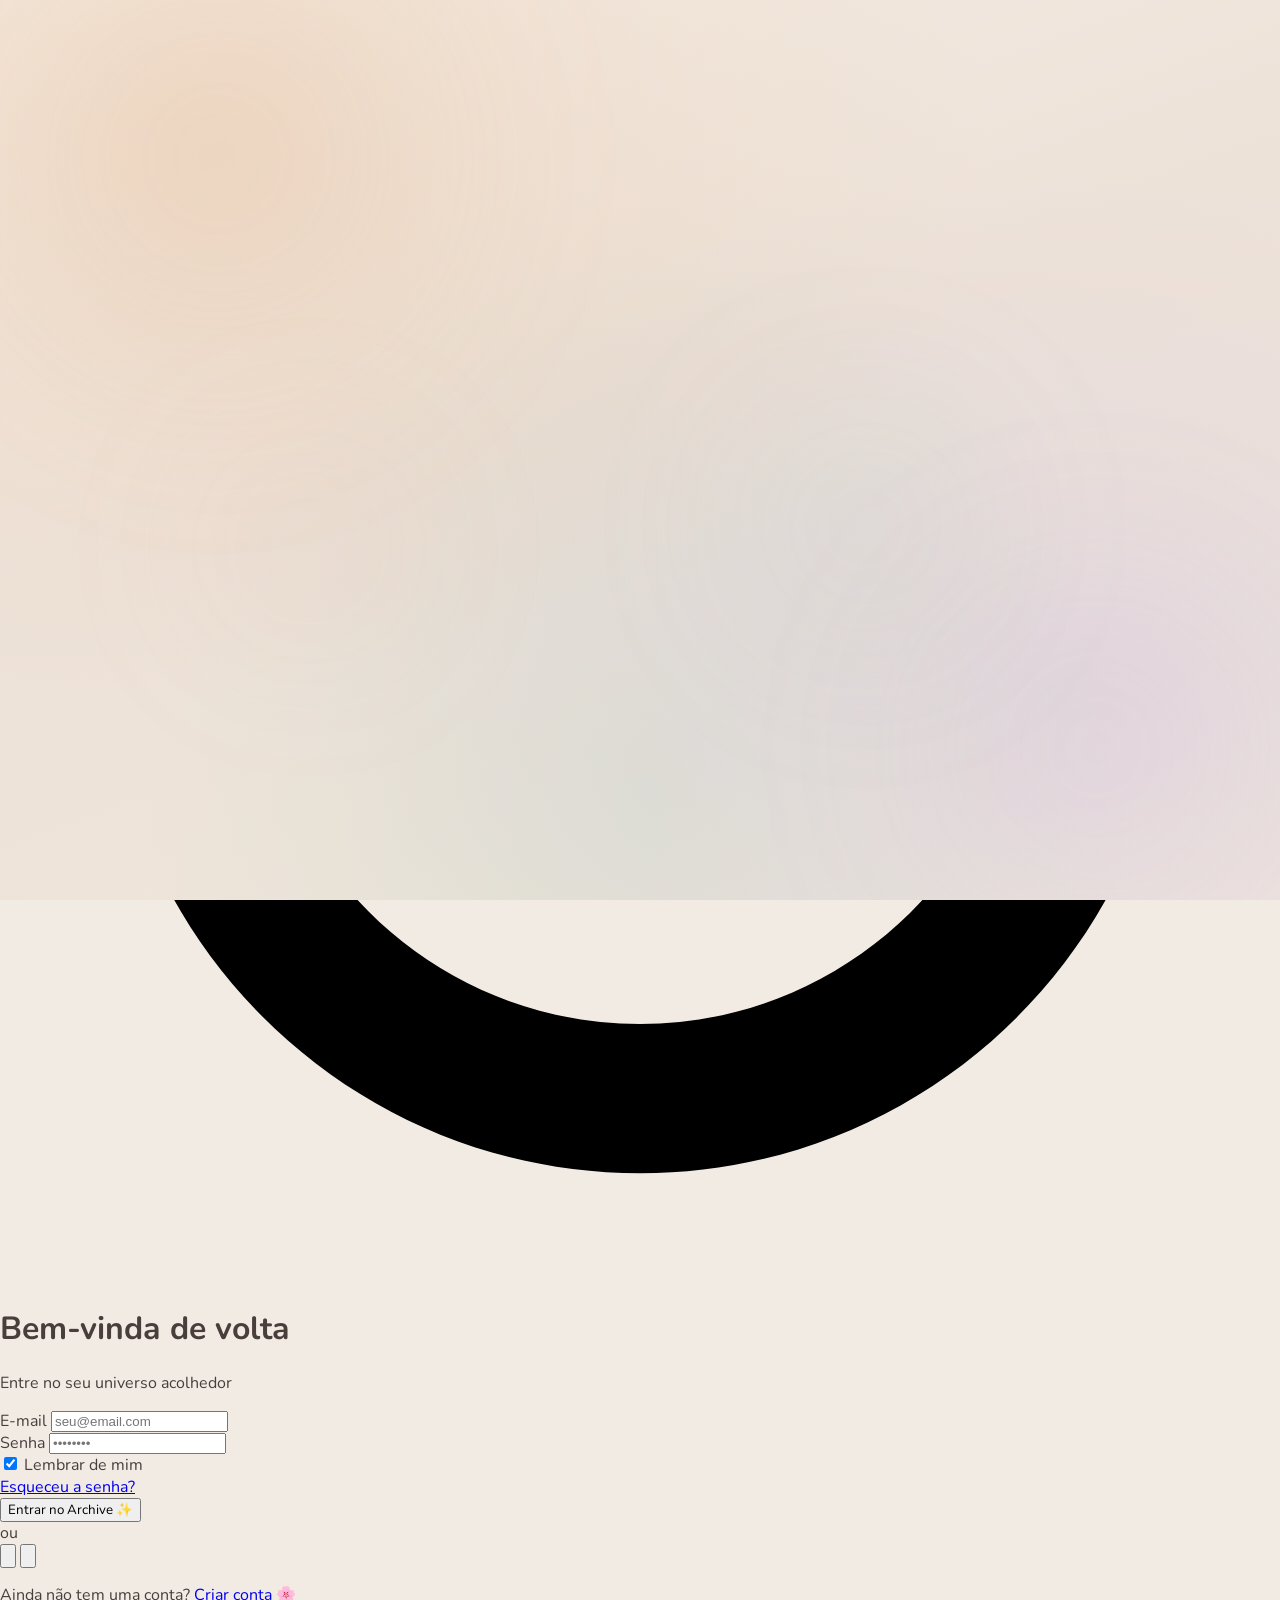
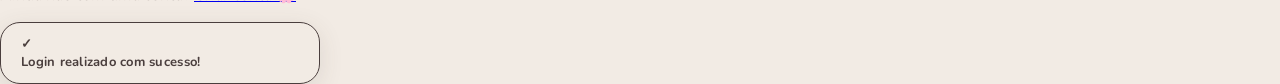
==== login.html @ 1d6e4860 "Add login.html for user authentication" ====
<!DOCTYPE html>
<html lang="pt-BR">
<head>
    <meta charset="UTF-8">
    <meta name="viewport" content="width=device-width, initial-scale=1.0, maximum-scale=1.0, user-scalable=no">
    <meta name="theme-color" content="#F2EBE4">
    <title>Angel-Nessa Archive — Entrar</title>
    <link rel="icon" type="image/svg+xml" href="[data-uri]">
    <link rel="stylesheet" href="style.css">
<base target="_blank">
</head>
<body>
    <!-- Background Cozy -->
    <div class="cosmic-bg" aria-hidden="true">
        <div class="nebula-layer nebula-1"></div>
        <div class="nebula-layer nebula-2"></div>
        <div class="nebula-layer nebula-3"></div>
        <div class="nebula-layer nebula-4"></div>
    </div>

    <!-- Partículas decorativas -->
    <div class="particles">
        <div class="particle"></div>
        <div class="particle"></div>
        <div class="particle"></div>
        <div class="particle"></div>
        <div class="particle"></div>
    </div>

    <!-- Container principal -->
    <div class="login-page">
        <div class="login-wrapper">
            <div class="login-card">
                <!-- Avatar -->
                <div class="avatar-container">
                    <div class="avatar-circle">
                        <svg viewBox="0 0 24 24" xmlns="http://www.w3.org/2000/svg">
                            <path d="M12 2C6.48 2 2 6.48 2 12s4.48 10 10 10 10-4.48 10-10S17.52 2 12 2zm0 3c1.66 0 3 1.34 3 3s-1.34 3-3 3-3-1.34-3-3 1.34-3 3-3zm0 14.2c-2.5 0-4.71-1.28-6-3.22.03-1.99 4-3.08 6-3.08 1.99 0 5.97 1.09 6 3.08-1.29 1.94-3.5 3.22-6 3.22z"/>
                        </svg>
                    </div>
                    <h1 class="login-title">Bem-vinda de volta! 💫</h1>
                    <p class="login-subtitle">Entre no seu universo acolhedor</p>
                </div>

                <!-- Formulário -->
                <form id="loginForm" autocomplete="off" novalidate>
                    <div class="login-input-group">
                        <label for="email">E-mail</label>
                        <input type="email" id="email" class="login-input" placeholder="seu@email.com" required autocomplete="email">
                    </div>

                    <div class="login-input-group">
                        <label for="password">Senha</label>
                        <input type="password" id="password" class="login-input" placeholder="••••••••" required autocomplete="current-password" minlength="6">
                    </div>

                    <div class="login-options">
                        <div class="remember-me">
                            <input type="checkbox" id="remember" checked>
                            <label for="remember">Lembrar de mim</label>
                        </div>
                        <a href="forgot.html" class="forgot-password">Esqueceu a senha?</a>
                    </div>

                    <button type="submit" class="login-button" id="loginBtn">
                        Entrar no Archive ✨
                    </button>
                </form>

                <!-- Separador -->
                <div class="login-divider">
                    <div class="login-divider-line"></div>
                    <span class="login-divider-text">ou</span>
                    <div class="login-divider-line"></div>
                </div>

                <!-- Login Social -->
                <div class="social-login">
                    <button class="social-button" type="button" aria-label="Entrar com Google">
                        <svg viewBox="0 0 24 24" xmlns="http://www.w3.org/2000/svg">
                            <path d="M22.56 12.25c0-.78-.07-1.53-.2-2.25H12v4.26h5.92c-.26 1.37-1.04 2.53-2.21 3.31v2.77h3.57c2.08-1.92 3.28-4.74 3.28-8.09z"/>
                            <path d="M12 23c2.97 0 5.46-.98 7.28-2.66l-3.57-2.77c-.98.66-2.23 1.06-3.71 1.06-2.86 0-5.29-1.93-6.16-4.53H2.18v2.84C3.99 20.53 7.7 23 12 23z"/>
                            <path d="M5.84 14.09c-.22-.66-.35-1.36-.35-2.09s.13-1.43.35-2.09V7.07H2.18C1.43 8.55 1 10.22 1 12s.43 3.45 1.18 4.93l2.85-2.22.81-.62z"/>
                            <path d="M12 5.38c1.62 0 3.06.56 4.21 1.64l3.15-3.15C17.45 2.09 14.97 1 12 1 7.7 1 3.99 3.47 2.18 7.07l3.66 2.84c.87-2.6 3.3-4.53 6.16-4.53z"/>
                        </svg>
                    </button>
                    <button class="social-button" type="button" aria-label="Entrar com GitHub">
                        <svg viewBox="0 0 24 24" xmlns="http://www.w3.org/2000/svg">
                            <path d="M12 0c-6.626 0-12 5.373-12 12 0 5.302 3.438 9.8 8.207 11.387.599.111.793-.261.793-.577v-2.234c-3.338.726-4.033-1.416-4.033-1.416-.546-1.387-1.333-1.756-1.333-1.756-1.089-.745.083-.729.083-.729 1.205.084 1.839 1.237 1.839 1.237 1.07 1.834 2.807 1.304 3.492.997.107-.775.418-1.305.762-1.604-2.665-.305-5.467-1.334-5.467-5.931 0-1.311.469-2.381 1.236-3.221-.124-.303-.535-1.524.117-3.176 0 0 1.008-.322 3.301 1.23.957-.266 1.983-.399 3.003-.404 1.02.005 2.047.138 3.006.404 2.291-1.552 3.297-1.23 3.297-1.23.653 1.653.242 2.874.118 3.176.77.84 1.235 1.911 1.235 3.221 0 4.609-2.807 5.624-5.479 5.921.43.372.823 1.102.823 2.222v3.293c0 .319.192.694.801.576 4.765-1.589 8.199-6.086 8.199-11.386 0-6.627-5.373-12-12-12z"/>
                        </svg>
                    </button>
                </div>

                <!-- Rodapé -->
                <div class="login-footer">
                    <p>Ainda não tem uma conta? <a href="register.html">Criar conta 🌸</a></p>
                </div>
            </div>
        </div>
    </div>

    <!-- Toast -->
    <div class="toast hidden" id="toast">
        <div class="toast-icon">✓</div>
        <span id="toastMessage">Login realizado com sucesso!</span>
    </div>

    <script>
        (function() {
            const form = document.getElementById('loginForm');
            const toast = document.getElementById('toast');
            const toastMessage = document.getElementById('toastMessage');
            const loginBtn = document.getElementById('loginBtn');

            function showToast(message, type) {
                toastMessage.textContent = message;
                toast.classList.toggle('error', type === 'error');
                toast.classList.add('show');
                setTimeout(() => toast.classList.remove('show'), 3000);
            }

            function setLoading(loading) {
                if (loading) {
                    loginBtn.innerHTML = 'Entrando... <span class="spinner"></span>';
                    loginBtn.disabled = true;
                    loginBtn.style.opacity = '0.85';
                    loginBtn.style.cursor = 'wait';
                } else {
                    loginBtn.innerHTML = 'Entrar no Archive ✨';
                    loginBtn.disabled = false;
                    loginBtn.style.opacity = '1';
                    loginBtn.style.cursor = 'pointer';
                }
            }

            form.addEventListener('submit', function(e) {
                e.preventDefault();
                const email = document.getElementById('email').value.trim();
                const password = document.getElementById('password').value;

                if (!email) { showToast('Por favor, digite seu e-mail!', 'error'); document.getElementById('email').focus(); return; }
                if (!password) { showToast('Por favor, digite sua senha!', 'error'); document.getElementById('password').focus(); return; }
                if (password.length < 6) { showToast('A senha deve ter pelo menos 6 caracteres!', 'error'); return; }

                setLoading(true);
                setTimeout(() => {
                    const remember = document.getElementById('remember').checked;
                    const storage = remember ? localStorage : sessionStorage;
                    storage.setItem('angelnessa_session', JSON.stringify({ email: email, loggedIn: true, timestamp: Date.now() }));
                    showToast('Bem-vinda de volta ao seu archive! ✨');
                    setTimeout(() => window.location.href = 'index.html', 800);
                }, 1200);
            });

            // Animação nos inputs
            document.querySelectorAll('.login-input').forEach(input => {
                input.addEventListener('focus', function() {
                    this.parentElement.style.transform = 'scale(1.01)';
                    this.parentElement.style.transition = 'transform 0.3s ease';
                });
                input.addEventListener('blur', function() {
                    this.parentElement.style.transform = 'scale(1)';
                });
            });

            // Efeito de digitação no título
            const title = document.querySelector('.login-title');
            const originalText = title.textContent;
            title.textContent = '';
            let i = 0;
            function typeWriter() {
                if (i < originalText.length) {
                    title.textContent += originalText.charAt(i);
                    i++;
                    setTimeout(typeWriter, 70);
                }
            }
            setTimeout(typeWriter, 500);

            // Auto-redirect se já logada
            const session = localStorage.getItem('angelnessa_session') || sessionStorage.getItem('angelnessa_session');
            if (session) {
                try {
                    const data = JSON.parse(session);
                    if (data.loggedIn && (Date.now() - data.timestamp) < 7 * 24 * 60 * 60 * 1000) {
                        window.location.replace('index.html');
                    }
                } catch(e) {
                    localStorage.removeItem('angelnessa_session');
                    sessionStorage.removeItem('angelnessa_session');
                }
            }
        })();
    </script>
</body>
</html>
---- style.css ----
@import url('https://fonts.googleapis.com/css2?family=Nunito:ital,wght@0,300;0,400;0,500;0,600;0,700;0,800;1,400;1,600&display=swap');

/* ============================================
   RESET & BASE
   ============================================ */
* {
    box-sizing: border-box;
}

body {
    margin: 0;
    background: #F2EBE4;
    color: #4A3E3D;
    font-family: 'Nunito', sans-serif;
    min-height: 100vh;
    overflow-x: hidden;
}

/* ============================================
   BACKGROUND COZY — BLOBS AQUARELADOS SUAVES
   Substitui o efeito cósmico por blobs pastéis
   que flutuam lentamente no fundo creme.
   ============================================ */
.cosmic-bg {
    position: fixed;
    inset: 0;
    pointer-events: none;
    overflow: hidden;
    z-index: 0;
    background:
        radial-gradient(ellipse at 15% 15%, rgba(230, 185, 145, 0.28) 0%, transparent 52%),
        radial-gradient(ellipse at 85% 75%, rgba(195, 175, 230, 0.22) 0%, transparent 52%),
        radial-gradient(ellipse at 50% 90%, rgba(155, 200, 180, 0.18) 0%, transparent 55%),
        linear-gradient(160deg, #F5EDE5 0%, #EDE2D8 45%, #F0E7DC 100%);
    animation: none;
}

/* Blobs aquarelados suaves */
.nebula-layer {
    position: absolute;
    border-radius: 50%;
    filter: blur(90px);
    opacity: 0.5;
}

.nebula-1 {
    width: 640px;
    height: 640px;
    background: radial-gradient(circle, rgba(212, 163, 115, 0.38) 0%, rgba(230, 185, 145, 0.12) 42%, transparent 70%);
    top: -18%;
    left: -8%;
    animation: cozyFloat 22s ease-in-out infinite;
}

.nebula-2 {
    width: 520px;
    height: 520px;
    background: radial-gradient(circle, rgba(175, 155, 215, 0.32) 0%, rgba(200, 180, 230, 0.1) 42%, transparent 70%);
    bottom: -12%;
    right: -6%;
    animation: cozyFloat 27s ease-in-out infinite reverse;
}

.nebula-3 {
    width: 370px;
    height: 370px;
    background: radial-gradient(circle, rgba(135, 180, 160, 0.3) 0%, rgba(160, 200, 180, 0.08) 42%, transparent 70%);
    top: 38%;
    right: 18%;
    animation: cozyFloat 19s ease-in-out infinite 3s;
}

.nebula-4 {
    width: 310px;
    height: 310px;
    background: radial-gradient(circle, rgba(230, 155, 155, 0.22) 0%, rgba(240, 175, 175, 0.07) 42%, transparent 70%);
    bottom: 22%;
    left: 12%;
    animation: cozyFloat 24s ease-in-out infinite 6s;
}

/* Auroras e partículas ocultas no tema cozy */
.aurora,
.aurora-1,
.aurora-2,
.aurora-3 {
    display: none;
}

.particle-field,
.stars-field {
    display: none;
}

/* ============================================
   JANELA PRINCIPAL
   ============================================ */
.vault-window {
    position: relative;
    z-index: 1;
    max-width: 1260px;
    margin: 36px auto;
    padding: 0 16px;
}

/* ---- BARRA DE TÍTULO ---- */
.title-bar {
    background: #FDFAF7;
    border: 1px solid rgba(74, 62, 61, 0.1);
    border-bottom: 1px solid rgba(212, 163, 115, 0.22);
    border-radius: 24px 24px 0 0;
    padding: 14px 24px;
    display: flex;
    align-items: center;
    gap: 12px;
    box-shadow: 0 2px 10px rgba(74, 62, 61, 0.05);
}

.window-controls {
    display: flex;
    gap: 7px;
}

.window-controls .dot {
    width: 12px;
    height: 12px;
    border-radius: 50%;
    opacity: 0.75;
    transition: opacity 0.2s;
}

.window-controls .dot:hover {
    opacity: 1;
}

/* Cores dos dots: pastel suave mas ainda reconhecível */
.dot.red    { background: #EFA8A8; }
.dot.yellow { background: #F5D28A; }
.dot.green  { background: #A7D5B2; }

.title-text {
    flex: 1;
    text-align: center;
    font-size: 12px;
    letter-spacing: 0.14em;
    color: rgba(74, 62, 61, 0.32);
    font-weight: 500;
}

.title-text .brand {
    font-size: 13px;
    letter-spacing: 0.22em;
    color: #C4856A;
    font-weight: 800;
    margin: 0 12px;
    text-shadow: none;
    animation: none;
}

.global-stats {
    display: flex;
    gap: 16px;
    font-size: 12px;
    color: rgba(74, 62, 61, 0.38);
    font-weight: 600;
}

/* Cores de destaque reatribuídas ao tema cozy */
.purple-text  { color: #9B8FD0 !important; }
.cyan-text    { color: #69A88E !important; }
.cinema-text  { color: #D4956A !important; }

/* ============================================
   CORPO E SIDEBAR
   ============================================ */
.window-body {
    display: flex;
    background: #FDFAF7;
    border: 1px solid rgba(74, 62, 61, 0.09);
    border-top: none;
    border-radius: 0 0 24px 24px;
    min-height: 80vh;
    box-shadow:
        0 8px 32px rgba(74, 62, 61, 0.07),
        0 2px 8px  rgba(74, 62, 61, 0.04);
}

.sidebar {
    width: 192px;
    flex-shrink: 0;
    background: #EDE3DA;
    border-right: 1px solid rgba(74, 62, 61, 0.08);
    border-radius: 0 0 0 24px;
    padding: 28px 16px;
    display: flex;
    flex-direction: column;
    gap: 4px;
}

.section-title {
    margin: 0 0 14px 8px;
    font-size: 9px;
    letter-spacing: 0.2em;
    color: rgba(74, 62, 61, 0.38);
    text-transform: uppercase;
    font-weight: 800;
}

.nav-menu {
    display: flex;
    flex-direction: column;
    gap: 5px;
}

.nav-btn {
    display: flex;
    align-items: center;
    gap: 10px;
    padding: 10px 14px;
    border-radius: 50px;
    border: none;
    cursor: pointer;
    text-align: left;
    width: 100%;
    background: transparent;
    color: rgba(74, 62, 61, 0.5);
    font-family: inherit;
    transition: background 0.22s ease, color 0.22s ease, box-shadow 0.22s ease;
    position: relative;
    overflow: hidden;
}

/* Remove o indicador lateral da versão escura */
.nav-btn::before {
    display: none;
}

.nav-btn:hover {
    background: rgba(212, 163, 115, 0.16);
    color: #7A5A44;
}

.nav-btn.active {
    background: #D4A373;
    color: #FFFBF7;
    box-shadow: 0 4px 14px rgba(212, 163, 115, 0.38);
}

/* Ícone: sem brilho pulsante */
.nav-btn .icon {
    font-size: 16px;
    transition: none;
    flex-shrink: 0;
}

.nav-btn.active .icon {
    filter: none;
    animation: none;
}

.nav-text {
    display: flex;
    flex-direction: column;
}

.nav-text .label {
    font-size: 13px;
    font-weight: 700;
    letter-spacing: 0.01em;
}

.nav-text .count {
    font-size: 10px;
    color: rgba(74, 62, 61, 0.35);
    margin-top: 1px;
    font-weight: 500;
}

.nav-btn.active .nav-text .count {
    color: rgba(255, 251, 247, 0.65);
}

/* ---- CAIXA DE PROGRESSO ---- */
.progresso-box {
    margin-top: auto;
    padding: 16px 14px;
    border-radius: 20px;
    background: rgba(255, 251, 247, 0.72);
    border: 1px solid rgba(212, 163, 115, 0.18);
}

.box-title {
    margin: 0 0 10px;
    font-size: 9px;
    color: rgba(74, 62, 61, 0.38);
    letter-spacing: 0.16em;
    font-weight: 800;
    text-transform: uppercase;
}

.stat-row {
    display: flex;
    justify-content: space-between;
    font-size: 12px;
    margin-bottom: 5px;
    color: #6B5A58;
    font-weight: 600;
}

/* ============================================
   ÁREA DE CONTEÚDO
   ============================================ */
.content-area {
    flex: 1;
    padding: 30px 30px 40px;
}

.content-header {
    display: flex;
    align-items: center;
    justify-content: space-between;
    margin-bottom: 28px;
}

.content-header h1 {
    margin: 0;
    font-size: 22px;
    font-weight: 800;
    color: #4A3E3D;
    letter-spacing: 0.04em;
}

.subtitle {
    margin: 4px 0 0;
    font-size: 13px;
    color: rgba(74, 62, 61, 0.42);
    font-family: 'Nunito', sans-serif;
    font-style: italic;
    font-weight: 400;
}

/* ---- BOTÃO NOVA OBRA ---- */
.add-btn {
    display: flex;
    align-items: center;
    gap: 8px;
    padding: 11px 24px;
    border-radius: 50px;
    border: none;
    background: #D4A373;
    color: #FFFBF7;
    cursor: pointer;
    font-family: inherit;
    font-size: 13px;
    font-weight: 800;
    letter-spacing: 0.04em;
    box-shadow: 0 4px 16px rgba(212, 163, 115, 0.35);
    transition: background 0.22s, box-shadow 0.22s, transform 0.18s;
}

.add-btn:hover {
    background: #C49362;
    box-shadow: 0 6px 22px rgba(212, 163, 115, 0.48);
    transform: translateY(-2px);
}

.add-btn:active {
    transform: translateY(0);
    box-shadow: 0 3px 10px rgba(212, 163, 115, 0.3);
}

/* ============================================
   GRADE DE MÍDIA
   ============================================ */
.media-grid {
    display: grid;
    grid-template-columns: repeat(auto-fill, minmax(220px, 1fr));
    gap: 20px;
    transition: opacity 0.2s ease, transform 0.2s ease;
}

/* ============================================
   CARD INDIVIDUAL
   ============================================ */
.media-card {
    position: relative;
    border-radius: 20px;
    overflow: hidden;
    cursor: pointer;
    background: #FFFBF7;
    border: 1px solid rgba(74, 62, 61, 0.07);
    box-shadow:
        0 2px 10px rgba(74, 62, 61, 0.06),
        0 1px 3px  rgba(74, 62, 61, 0.04);
    min-height: 320px;
    opacity: 0;
    transform: translateY(20px) scale(0.96);
    animation: cardReveal 0.4s cubic-bezier(0.34, 1.56, 0.64, 1) forwards;
    transition: all 0.28s ease;
}

.media-card:hover {
    border-color: rgba(212, 163, 115, 0.38);
    box-shadow:
        0 10px 36px rgba(212, 163, 115, 0.16),
        0 4px 12px rgba(74, 62, 61, 0.08);
    transform: translateY(-5px) scale(1.015);
}

/* ---- IMAGEM DE CAPA ---- */
.cover-wrapper {
    position: relative;
    height: 180px;
    overflow: hidden;
}

.cover-wrapper img {
    width: 100%;
    height: 100%;
    object-fit: cover;
    transition: transform 0.45s ease;
}

.media-card:hover .cover-wrapper img {
    transform: scale(1.07);
}

/* Máscara da capa: suave, não escura */
.cover-mask {
    position: absolute;
    inset: 0;
    background: linear-gradient(
        to bottom,
        transparent 45%,
        rgba(253, 250, 247, 0.92) 100%
    );
}

/* ---- BADGE DE TIPO ---- */
.media-type-badge {
    position: absolute;
    top: 10px;
    right: 10px;
    font-size: 10px;
    padding: 4px 10px;
    border-radius: 50px;
    background: rgba(253, 250, 247, 0.88);
    color: #8C7B78;
    border: 1px solid rgba(74, 62, 61, 0.1);
    letter-spacing: 0.05em;
    font-weight: 700;
    backdrop-filter: blur(4px);
    -webkit-backdrop-filter: blur(4px);
}

/* ---- INFORMAÇÕES DO CARD ---- */
.card-info {
    padding: 14px 16px 16px;
}

.card-info h3 {
    margin: 0 0 3px;
    font-size: 15px;
    font-weight: 800;
    color: #4A3E3D;
    line-height: 1.3;
}

.card-info .genre {
    margin: 0 0 8px;
    font-size: 11px;
    color: #C4856A;
    letter-spacing: 0.04em;
    font-weight: 700;
}

.card-meta {
    display: flex;
    align-items: center;
    justify-content: space-between;
    margin-bottom: 10px;
}

/* ============================================
   TAGS DE STATUS
   ============================================ */
.status-tag {
    display: inline-flex;
    align-items: center;
    gap: 5px;
    padding: 4px 12px;
    border-radius: 50px;
    font-size: 11px;
    font-weight: 700;
    letter-spacing: 0.03em;
    transition: all 0.3s ease;
}

.status-tag .dot {
    width: 6px;
    height: 6px;
    border-radius: 50%;
    flex-shrink: 0;
}

.status-tag.status-pulse {
    animation: statusPulse 0.6s ease-out;
}

/* ============================================
   RESENHA NO HOVER
   ============================================ */
.card-review-box {
    overflow: hidden;
    max-height: 0;
    opacity: 0;
    transition: all 0.38s ease;
    border-top: 1px solid transparent;
    padding-top: 0;
}

.media-card:hover .card-review-box {
    max-height: 80px;
    opacity: 1;
    border-top: 1px solid rgba(74, 62, 61, 0.08);
    padding-top: 10px;
}

.card-review-box p {
    margin: 0;
    font-size: 12px;
    color: #8C7B78;
    line-height: 1.65;
    font-style: italic;
    font-family: 'Nunito', sans-serif;
    font-weight: 400;
}

/* ============================================
   INTERFACE DE ESTRELAS
   ============================================ */
.stars-display, .stars-picker {
    display: flex;
    gap: 3px;
}

.star-icon {
    font-size: 14px;
    transition: all 0.18s;
    color: rgba(74, 62, 61, 0.18);
    cursor: default;
}

.star-icon.filled {
    color: #E8A87C;
    text-shadow: none;
}

.stars-picker .star-icon {
    cursor: pointer;
}

.stars-picker .star-icon:hover {
    transform: scale(1.22);
    color: #D4956A;
}

.stars-picker .star-icon:focus {
    outline: 2px solid rgba(212, 163, 115, 0.55);
    outline-offset: 2px;
    border-radius: 2px;
}

/* ============================================
   TOAST NOTIFICATIONS
   ============================================ */
#toast-container {
    position: fixed;
    bottom: 24px;
    right: 24px;
    z-index: 2000;
    display: flex;
    flex-direction: column;
    gap: 10px;
    pointer-events: none;
}

.toast {
    pointer-events: auto;
    padding: 12px 20px;
    border-radius: 20px;
    font-size: 13px;
    font-weight: 700;
    letter-spacing: 0.02em;
    border: 1px solid;
    animation: toastIn 0.4s cubic-bezier(0.34, 1.56, 0.64, 1) forwards;
    max-width: 320px;
    box-shadow: 0 6px 24px rgba(74, 62, 61, 0.12);
}

.toast-success {
    background: #EEF6F2;
    color: #5A9578;
    border-color: rgba(135, 180, 160, 0.45);
}

.toast-error {
    background: #FDF0F0;
    color: #B86C6C;
    border-color: rgba(196, 122, 122, 0.4);
}

.toast-info {
    background: #F3F1FB;
    color: #7B70BE;
    border-color: rgba(155, 143, 208, 0.4);
}

/* ============================================
   MODAIS
   ============================================ */
.modal-overlay {
    position: fixed;
    inset: 0;
    z-index: 1000;
    display: none;
    align-items: center;
    justify-content: center;
    background: rgba(74, 62, 61, 0.32);
    backdrop-filter: blur(6px);
    -webkit-backdrop-filter: blur(6px);
    opacity: 0;
    transition: opacity 0.28s ease;
}

.modal-overlay.open {
    display: flex;
    opacity: 1;
}

.modal-card {
    width: min(520px, 92vw);
    border-radius: 24px;
    background: #FDFAF7;
    padding: 32px;
    transform: scale(0.92) translateY(20px);
    transition: transform 0.35s cubic-bezier(0.34, 1.56, 0.64, 1);
    box-shadow: 0 24px 64px rgba(74, 62, 61, 0.16);
}

.modal-overlay.open .modal-card {
    transform: scale(1) translateY(0);
}

/* Bordas suaves nos modais */
.modal-card.border-purple {
    border: 1px solid rgba(155, 143, 208, 0.3);
}

.modal-card.border-cyan {
    border: 1px solid rgba(135, 180, 160, 0.3);
}

.modal-card.border-cinema {
    border: 1px solid rgba(212, 149, 106, 0.3);
}

.modal-header {
    display: flex;
    justify-content: space-between;
    align-items: flex-start;
    margin-bottom: 24px;
}

.modal-header h2 {
    margin: 0;
    font-size: 20px;
    font-weight: 800;
    color: #4A3E3D;
}

.modal-tag {
    margin: 0 0 3px;
    font-size: 10px;
    letter-spacing: 0.12em;
    text-transform: uppercase;
    font-weight: 800;
}

/* ---- GRUPOS DE FORMULÁRIO ---- */
.form-group {
    display: flex;
    flex-direction: column;
    gap: 6px;
    margin-bottom: 16px;
}

.form-group label {
    font-size: 10px;
    letter-spacing: 0.1em;
    color: rgba(74, 62, 61, 0.45);
    text-transform: uppercase;
    font-weight: 800;
}

.form-group input,
.form-group textarea,
.form-group select {
    background: #F5EDE7;
    border: 1px solid rgba(74, 62, 61, 0.1);
    border-radius: 14px;
    padding: 11px 16px;
    color: #4A3E3D;
    font-size: 14px;
    font-family: inherit;
    font-weight: 500;
    outline: none;
    width: 100%;
    transition: border-color 0.2s, box-shadow 0.2s, background 0.2s;
}

.form-group input:focus,
.form-group textarea:focus,
.form-group select:focus {
    border-color: rgba(212, 163, 115, 0.55);
    box-shadow: 0 0 0 3px rgba(212, 163, 115, 0.12);
    background: #FFFBF7;
}

.form-group input::placeholder,
.form-group textarea::placeholder {
    color: rgba(74, 62, 61, 0.28);
    font-weight: 400;
}

/* Dropdown: cor do texto das options */
.form-group select option {
    background: #FDFAF7;
    color: #4A3E3D;
}

/* ============================================
   BOTÕES
   ============================================ */
button {
    font-family: inherit;
}

.close-icon {
    background: transparent;
    border: none;
    color: rgba(74, 62, 61, 0.32);
    cursor: pointer;
    font-size: 16px;
    line-height: 1;
    padding: 6px;
    border-radius: 50%;
    transition: background 0.18s, color 0.18s;
}

.close-icon:hover {
    color: rgba(74, 62, 61, 0.65);
    background: rgba(74, 62, 61, 0.07);
}

/* Botão primário — base */
.btn-primary {
    padding: 11px 26px;
    border-radius: 50px;
    border: none;
    cursor: pointer;
    font-weight: 800;
    font-size: 13px;
    letter-spacing: 0.04em;
    transition: background 0.2s, box-shadow 0.2s, transform 0.16s;
    font-family: inherit;
}

.btn-primary:hover {
    transform: translateY(-1px);
}

.btn-primary:active {
    transform: translateY(0);
}

/* Botão roxo (modal editar) */
.btn-primary.bg-purple {
    background: #9B8FD0;
    color: #FFFBF7;
    box-shadow: 0 4px 14px rgba(155, 143, 208, 0.32);
}

.btn-primary.bg-purple:hover {
    background: #8A7EC0;
    box-shadow: 0 6px 20px rgba(155, 143, 208, 0.42);
}

/* Botão verde sálvia (modal adicionar) */
.btn-primary.bg-cyan {
    background: #87B4A0;
    color: #FFFBF7;
    box-shadow: 0 4px 14px rgba(135, 180, 160, 0.32);
}

.btn-primary.bg-cyan:hover {
    background: #74A38E;
    box-shadow: 0 6px 20px rgba(135, 180, 160, 0.42);
}

/* Botão terracota (filmes) */
.btn-primary.bg-cinema {
    background: #D4956A;
    color: #FFFBF7;
    box-shadow: 0 4px 14px rgba(212, 149, 106, 0.32);
}

.btn-primary.bg-cinema:hover {
    background: #C4856A;
    box-shadow: 0 6px 20px rgba(212, 149, 106, 0.42);
}

/* Botão secundário */
.btn-secondary {
    padding: 11px 22px;
    border-radius: 50px;
    border: 1px solid rgba(74, 62, 61, 0.14);
    background: transparent;
    color: rgba(74, 62, 61, 0.48);
    cursor: pointer;
    transition: background 0.18s, color 0.18s;
    font-weight: 700;
    font-size: 13px;
    font-family: inherit;
}

.btn-secondary:hover {
    background: rgba(74, 62, 61, 0.06);
    color: rgba(74, 62, 61, 0.78);
}

/* Botão de perigo (remover) */
.btn-danger {
    padding: 11px 18px;
    border-radius: 50px;
    border: 1px solid rgba(196, 122, 122, 0.28);
    background: rgba(196, 122, 122, 0.08);
    color: rgba(196, 122, 122, 0.85);
    cursor: pointer;
    transition: background 0.18s, color 0.18s, border-color 0.18s;
    font-weight: 700;
    font-size: 13px;
    font-family: inherit;
}

.btn-danger:hover {
    background: rgba(196, 122, 122, 0.15);
    color: #B86C6C;
    border-color: rgba(196, 122, 122, 0.48);
}

/* ---- SELETOR DE TIPO / STATUS ---- */
.type-selector-buttons,
.status-selector-buttons {
    display: flex;
    gap: 8px;
    flex-wrap: wrap;
}

.type-selector-buttons .type-btn {
    flex: 1 1 calc(50% - 4px);
    min-width: 100px;
}

.type-btn,
.status-btn {
    padding: 9px 14px;
    border-radius: 50px;
    font-size: 12px;
    cursor: pointer;
    font-family: inherit;
    font-weight: 700;
    background: rgba(74, 62, 61, 0.05);
    border: 1px solid rgba(74, 62, 61, 0.1);
    color: rgba(74, 62, 61, 0.48);
    transition: background 0.18s, color 0.18s, border-color 0.18s, box-shadow 0.18s;
}

.type-btn:hover,
.status-btn:hover {
    background: rgba(74, 62, 61, 0.09);
    color: rgba(74, 62, 61, 0.75);
}

/* Tipo ativo: verde sálvia */
.type-btn.active {
    background: #87B4A0;
    color: #FFFBF7;
    border-color: rgba(135, 180, 160, 0.35);
    box-shadow: 0 3px 10px rgba(135, 180, 160, 0.28);
}

.status-btn.active {
    font-weight: 800;
}

/* ---- RODAPÉ DO MODAL ---- */
.modal-footer {
    display: flex;
    gap: 10px;
    margin-top: 26px;
    justify-content: space-between;
    align-items: center;
}

.modal-footer .footer-right {
    display: flex;
    gap: 10px;
}

/* ---- ESTADO VAZIO ---- */
.no-data {
    text-align: center;
    padding: 80px 20px;
    color: rgba(74, 62, 61, 0.28);
    grid-column: 1 / -1;
    font-weight: 600;
    font-size: 14px;
}

/* ============================================
   ANIMAÇÕES KEYFRAMES — VERSÃO COZY
   Apenas o essencial: reveal, float, toast, pulse
   ============================================ */

/* Blobs aquarelados de fundo */
@keyframes cozyFloat {
    0%,  100% { transform: translate(0,    0)    scale(1);    }
    25%        { transform: translate(18px,-14px) scale(1.03); }
    50%        { transform: translate(-12px,18px) scale(0.97); }
    75%        { transform: translate(14px, 12px) scale(1.01); }
}

/* Pulso suave nos status tags */
@keyframes statusPulse {
    0%   { box-shadow: none; }
    50%  { box-shadow: 0 0 10px currentColor; }
    100% { box-shadow: none; }
}

/* Entrada dos cards na grade */
@keyframes cardReveal {
    from { opacity: 0; transform: translateY(20px) scale(0.96); }
    to   { opacity: 1; transform: translateY(0)    scale(1);    }
}

/* Toast slide-in */
@keyframes toastIn {
    from { opacity: 0; transform: translateX(36px) scale(0.92); }
    to   { opacity: 1; transform: translateX(0)    scale(1);    }
}

/* Toast slide-out */
@keyframes toastOut {
    from { opacity: 1; transform: translateX(0)    scale(1);    }
    to   { opacity: 0; transform: translateX(36px) scale(0.92); }
}

/* ============================================
   RESPONSIVIDADE
   ============================================ */
@media (max-width: 768px) {
    .vault-window {
        margin: 14px auto;
        padding: 0 8px;
    }

    .window-body {
        flex-direction: column;
    }

    .sidebar {
        width: 100%;
        border-right: none;
        border-bottom: 1px solid rgba(74, 62, 61, 0.08);
        border-radius: 0;
        padding: 16px;
        flex-direction: row;
        flex-wrap: wrap;
        gap: 8px;
    }

    .nav-menu {
        flex-direction: row;
        flex-wrap: wrap;
        gap: 6px;
    }

    .nav-btn {
        width: auto;
        flex: 1;
        min-width: 120px;
    }

    .progresso-box {
        margin-top: 0;
        width: 100%;
    }

    .content-area {
        padding: 16px;
    }

    .media-grid {
        grid-template-columns: repeat(auto-fill, minmax(160px, 1fr));
        gap: 12px;
    }

    .content-header {
        flex-direction: column;
        align-items: flex-start;
        gap: 12px;
    }

    .title-text .brand {
        font-size: 12px;
        letter-spacing: 0.14em;
    }

    .global-stats {
        display: none;
    }
}

@media (max-width: 480px) {
    .media-grid {
        grid-template-columns: repeat(2, 1fr);
    }

    .modal-card {
        padding: 24px 16px;
    }

    .modal-footer {
        flex-direction: column;
    }

    .modal-footer .footer-right {
        justify-content: flex-end;
    }
}

/* ============================================
   REDUZIR MOVIMENTO (ACESSIBILIDADE)
   ============================================ */
@media (prefers-reduced-motion: reduce) {
    .nebula-layer,
    .media-card,
    .add-btn,
    .nav-btn {
        animation: none !important;
        transition: none !important;
    }

    .media-card {
        opacity: 1;
        transform: none;
    }

    .modal-overlay {
        transition: none;
    }

    .modal-card {
        transition: none;
        transform: none;
    }

    .toast {
        animation: none;
    }
}
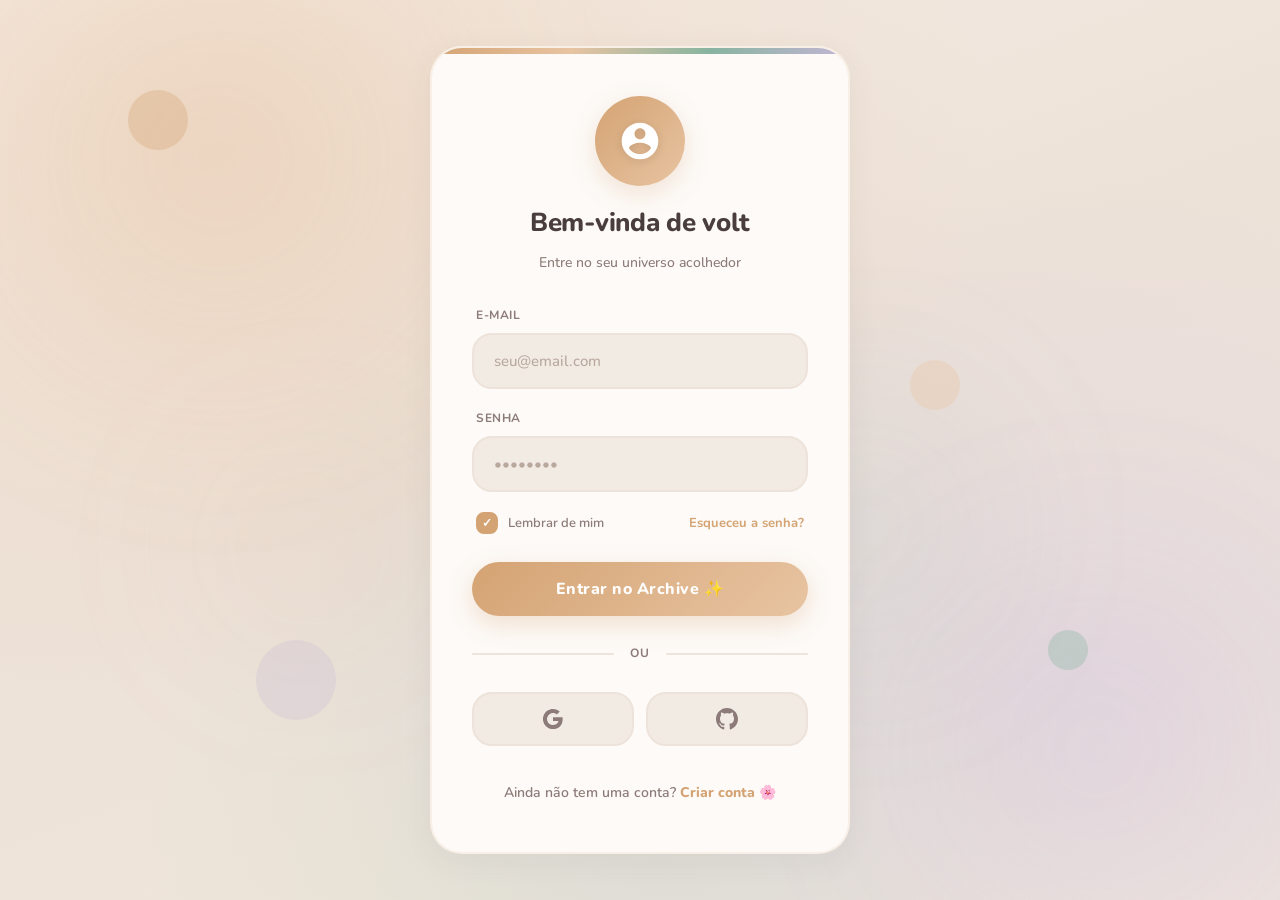
==== commit 20ea910e: "Enhance session handling and redirect logic" ====
--- a/login.html
+++ b/login.html
@@ -179,11 +179,14 @@
 
             // Auto-redirect se já logada
             const session = localStorage.getItem('angelnessa_session') || sessionStorage.getItem('angelnessa_session');
-            if (session) {
+            const urlParams = new URLSearchParams(window.location.search);
+            const fromLogout = urlParams.get('from') === 'logout';
+            
+            if (session && !fromLogout) {
                 try {
                     const data = JSON.parse(session);
                     if (data.loggedIn && (Date.now() - data.timestamp) < 7 * 24 * 60 * 60 * 1000) {
-                        window.location.replace('index.html');
+                        window.location.href = 'index.html';
                     }
                 } catch(e) {
                     localStorage.removeItem('angelnessa_session');
--- a/style.css
+++ b/style.css
@@ -1,25 +1,99 @@
+/* ============================================
+   ANGEL-NESSA ARCHIVE — COZY SOFT DASHBOARD
+   Paleta Pastel Quente + Tipografia Nunito
+   ============================================ */
+
 @import url('https://fonts.googleapis.com/css2?family=Nunito:ital,wght@0,300;0,400;0,500;0,600;0,700;0,800;1,400;1,600&display=swap');
 
 /* ============================================
+   VARIÁVEIS CSS
+   ============================================ */
+:root {
+    --cream:        #F2EBE4;
+    --warm-white:   #FDFAF7;
+    --sidebar:      #EDE3DA;
+    --text-main:    #4A3E3D;
+    --text-muted:   #8C7B78;
+    --accent:       #D4A373;
+    --accent-hover: #C49362;
+    --accent-alt:   #9B8FD0;
+    --sage:         #87B4A0;
+    --amber:        #E8A87C;
+    --blush:        #C47A7A;
+    --lavender:     #C4B5D4;
+    --peach:        #E8C4A2;
+    --shadow-soft:  0 8px 32px rgba(74, 62, 61, 0.06);
+    --shadow-hover: 0 12px 40px rgba(74, 62, 61, 0.1);
+    --radius-sm:    12px;
+    --radius-md:    20px;
+    --radius-lg:    24px;
+    --radius-xl:    32px;
+    --radius-pill:  50px;
+}
+
+/* ============================================
    RESET & BASE
    ============================================ */
-* {
+*, *::before, *::after {
     box-sizing: border-box;
+    margin: 0;
+    padding: 0;
+}
+
+html {
+    scroll-behavior: smooth;
+    -webkit-text-size-adjust: 100%;
 }
 
 body {
-    margin: 0;
-    background: #F2EBE4;
-    color: #4A3E3D;
+    background: var(--cream);
+    color: var(--text-main);
     font-family: 'Nunito', sans-serif;
     min-height: 100vh;
     overflow-x: hidden;
-}
-
-/* ============================================
-   BACKGROUND COZY — BLOBS AQUARELADOS SUAVES
-   Substitui o efeito cósmico por blobs pastéis
-   que flutuam lentamente no fundo creme.
+    line-height: 1.6;
+    -webkit-font-smoothing: antialiased;
+    -moz-osx-font-smoothing: grayscale;
+}
+
+/* ============================================
+   SCROLLBAR CUSTOMIZADA — TEMA COZY
+   ============================================ */
+::-webkit-scrollbar {
+    width: 8px;
+    height: 8px;
+}
+
+::-webkit-scrollbar-track {
+    background: var(--cream);
+    border-radius: var(--radius-pill);
+}
+
+::-webkit-scrollbar-thumb {
+    background: var(--sidebar);
+    border-radius: var(--radius-pill);
+    border: 2px solid var(--cream);
+}
+
+::-webkit-scrollbar-thumb:hover {
+    background: var(--accent);
+}
+
+* {
+    scrollbar-width: thin;
+    scrollbar-color: var(--sidebar) var(--cream);
+}
+
+/* ============================================
+   SELEÇÃO DE TEXTO
+   ============================================ */
+::selection {
+    background: rgba(212, 163, 115, 0.25);
+    color: var(--text-main);
+}
+
+/* ============================================
+   BACKGROUND COZY — BLOBS AQUARELADOS
    ============================================ */
 .cosmic-bg {
     position: fixed;
@@ -32,10 +106,8 @@
         radial-gradient(ellipse at 85% 75%, rgba(195, 175, 230, 0.22) 0%, transparent 52%),
         radial-gradient(ellipse at 50% 90%, rgba(155, 200, 180, 0.18) 0%, transparent 55%),
         linear-gradient(160deg, #F5EDE5 0%, #EDE2D8 45%, #F0E7DC 100%);
-    animation: none;
-}
-
-/* Blobs aquarelados suaves */
+}
+
 .nebula-layer {
     position: absolute;
     border-radius: 50%;
@@ -79,46 +151,508 @@
     animation: cozyFloat 24s ease-in-out infinite 6s;
 }
 
-/* Auroras e partículas ocultas no tema cozy */
-.aurora,
-.aurora-1,
-.aurora-2,
-.aurora-3 {
+.aurora, .aurora-1, .aurora-2, .aurora-3,
+.particle-field, .stars-field {
     display: none;
 }
 
-.particle-field,
-.stars-field {
-    display: none;
-}
-
-/* ============================================
-   JANELA PRINCIPAL
+/* ============================================
+   LOGIN PAGE — COZY AESTHETIC
+   ============================================ */
+.login-page {
+    display: flex;
+    align-items: center;
+    justify-content: center;
+    min-height: 100vh;
+    padding: 20px;
+    position: relative;
+    z-index: 1;
+}
+
+.login-wrapper {
+    width: 100%;
+    max-width: 420px;
+}
+
+.login-card {
+    background: var(--warm-white);
+    border-radius: var(--radius-xl);
+    padding: 48px 40px;
+    box-shadow: var(--shadow-soft);
+    border: 2px solid rgba(212, 163, 115, 0.12);
+    position: relative;
+    overflow: hidden;
+    transition: transform 0.4s ease, box-shadow 0.4s ease;
+}
+
+.login-card:hover {
+    transform: translateY(-4px);
+    box-shadow: var(--shadow-hover);
+}
+
+.login-card::before {
+    content: '';
+    position: absolute;
+    top: 0;
+    left: 0;
+    right: 0;
+    height: 6px;
+    background: linear-gradient(90deg, var(--accent), var(--peach), var(--sage), var(--lavender));
+    border-radius: var(--radius-xl) var(--radius-xl) 0 0;
+}
+
+/* Partículas flutuantes */
+.particles {
+    position: fixed;
+    top: 0;
+    left: 0;
+    width: 100%;
+    height: 100%;
+    pointer-events: none;
+    z-index: 0;
+    overflow: hidden;
+}
+
+.particle {
+    position: absolute;
+    border-radius: 50%;
+    opacity: 0.35;
+    animation: floatParticle 20s infinite ease-in-out;
+}
+
+.particle:nth-child(1) {
+    width: 60px; height: 60px;
+    background: var(--accent);
+    top: 10%; left: 10%;
+    animation-delay: 0s;
+}
+
+.particle:nth-child(2) {
+    width: 40px; height: 40px;
+    background: var(--sage);
+    top: 70%; right: 15%;
+    animation-delay: -5s;
+}
+
+.particle:nth-child(3) {
+    width: 80px; height: 80px;
+    background: var(--lavender);
+    bottom: 20%; left: 20%;
+    animation-delay: -10s;
+    opacity: 0.25;
+}
+
+.particle:nth-child(4) {
+    width: 50px; height: 50px;
+    background: var(--peach);
+    top: 40%; right: 25%;
+    animation-delay: -15s;
+}
+
+.particle:nth-child(5) {
+    width: 30px; height: 30px;
+    background: var(--accent);
+    top: 20%; right: 40%;
+    animation-delay: -7s;
+    opacity: 0.3;
+}
+
+@keyframes floatParticle {
+    0%, 100% { transform: translateY(0px) rotate(0deg); }
+    25% { transform: translateY(-20px) rotate(5deg); }
+    50% { transform: translateY(10px) rotate(-5deg); }
+    75% { transform: translateY(-15px) rotate(3deg); }
+}
+
+/* Avatar */
+.avatar-container {
+    text-align: center;
+    margin-bottom: 32px;
+}
+
+.avatar-circle {
+    width: 90px;
+    height: 90px;
+    background: linear-gradient(135deg, var(--accent), var(--peach));
+    border-radius: 50%;
+    display: inline-flex;
+    align-items: center;
+    justify-content: center;
+    margin-bottom: 16px;
+    box-shadow: 0 8px 24px rgba(212, 163, 115, 0.25);
+    animation: gentleBounce 3s ease-in-out infinite;
+}
+
+.avatar-circle svg {
+    width: 44px;
+    height: 44px;
+    fill: white;
+    filter: drop-shadow(0 2px 4px rgba(0,0,0,0.1));
+}
+
+.login-title {
+    font-size: 26px;
+    font-weight: 800;
+    color: var(--text-main);
+    text-align: center;
+    margin-bottom: 8px;
+    letter-spacing: -0.3px;
+}
+
+.login-subtitle {
+    font-size: 14px;
+    color: var(--text-muted);
+    text-align: center;
+    font-weight: 500;
+}
+
+/* Login Inputs */
+.login-input-group {
+    margin-bottom: 20px;
+    position: relative;
+}
+
+.login-input-group label {
+    display: block;
+    font-size: 12px;
+    font-weight: 700;
+    color: var(--text-muted);
+    margin-bottom: 8px;
+    padding-left: 4px;
+    letter-spacing: 0.5px;
+    text-transform: uppercase;
+}
+
+.login-input {
+    width: 100%;
+    padding: 16px 20px;
+    border: 2px solid var(--sidebar);
+    border-radius: var(--radius-md);
+    background: var(--cream);
+    color: var(--text-main);
+    font-family: inherit;
+    font-size: 15px;
+    font-weight: 600;
+    transition: all 0.3s ease;
+    outline: none;
+}
+
+.login-input::placeholder {
+    color: #B8A89E;
+    font-weight: 500;
+}
+
+.login-input:focus {
+    border-color: var(--accent);
+    background: var(--warm-white);
+    box-shadow: 0 0 0 4px rgba(212, 163, 115, 0.1);
+}
+
+/* Login Options */
+.login-options {
+    display: flex;
+    justify-content: space-between;
+    align-items: center;
+    margin-bottom: 28px;
+    padding: 0 4px;
+}
+
+.remember-me {
+    display: flex;
+    align-items: center;
+    gap: 10px;
+    cursor: pointer;
+    user-select: none;
+}
+
+.remember-me input[type="checkbox"] {
+    appearance: none;
+    width: 22px;
+    height: 22px;
+    border: 2px solid var(--sidebar);
+    border-radius: 8px;
+    background: var(--cream);
+    cursor: pointer;
+    transition: all 0.3s ease;
+    position: relative;
+    flex-shrink: 0;
+}
+
+.remember-me input[type="checkbox"]:checked {
+    background: var(--accent);
+    border-color: var(--accent);
+}
+
+.remember-me input[type="checkbox"]:checked::after {
+    content: '✓';
+    position: absolute;
+    top: 50%;
+    left: 50%;
+    transform: translate(-50%, -50%);
+    color: white;
+    font-size: 12px;
+    font-weight: 700;
+}
+
+.remember-me label {
+    font-size: 13px;
+    color: var(--text-muted);
+    font-weight: 600;
+    cursor: pointer;
+}
+
+.forgot-password {
+    font-size: 13px;
+    color: var(--accent);
+    text-decoration: none;
+    font-weight: 700;
+    transition: opacity 0.3s ease;
+    position: relative;
+}
+
+.forgot-password::after {
+    content: '';
+    position: absolute;
+    bottom: -2px;
+    left: 0;
+    width: 0;
+    height: 2px;
+    background: var(--accent);
+    border-radius: 2px;
+    transition: width 0.3s ease;
+}
+
+.forgot-password:hover::after {
+    width: 100%;
+}
+
+/* Login Button */
+.login-button {
+    width: 100%;
+    padding: 16px 24px;
+    background: linear-gradient(135deg, var(--accent), var(--peach));
+    color: white;
+    border: none;
+    border-radius: var(--radius-pill);
+    font-family: inherit;
+    font-size: 16px;
+    font-weight: 800;
+    letter-spacing: 0.5px;
+    cursor: pointer;
+    transition: all 0.4s ease;
+    box-shadow: 0 8px 24px rgba(212, 163, 115, 0.3);
+    position: relative;
+    overflow: hidden;
+    text-decoration: none;
+    display: inline-block;
+    text-align: center;
+}
+
+.login-button:hover {
+    transform: translateY(-2px);
+    box-shadow: 0 12px 32px rgba(212, 163, 115, 0.4);
+}
+
+.login-button:active {
+    transform: translateY(0);
+}
+
+/* Spinner */
+.spinner {
+    display: inline-block;
+    width: 16px;
+    height: 16px;
+    border: 2px solid rgba(255,255,255,0.4);
+    border-top-color: white;
+    border-radius: 50%;
+    animation: spin 0.8s linear infinite;
+    margin-left: 8px;
+    vertical-align: middle;
+}
+
+@keyframes spin {
+    to { transform: rotate(360deg); }
+}
+
+/* Divider */
+.login-divider {
+    display: flex;
+    align-items: center;
+    margin: 28px 0;
+    gap: 16px;
+}
+
+.login-divider-line {
+    flex: 1;
+    height: 2px;
+    background: var(--sidebar);
+    border-radius: 2px;
+}
+
+.login-divider-text {
+    font-size: 12px;
+    color: var(--text-muted);
+    font-weight: 700;
+    text-transform: uppercase;
+    letter-spacing: 1px;
+}
+
+/* Social Login */
+.social-login {
+    display: flex;
+    gap: 12px;
+    margin-bottom: 28px;
+}
+
+.social-button {
+    flex: 1;
+    padding: 14px;
+    background: var(--cream);
+    border: 2px solid var(--sidebar);
+    border-radius: var(--radius-md);
+    display: flex;
+    align-items: center;
+    justify-content: center;
+    cursor: pointer;
+    transition: all 0.3s ease;
+}
+
+.social-button:hover {
+    background: var(--warm-white);
+    border-color: var(--accent);
+    transform: translateY(-2px);
+    box-shadow: 0 4px 12px rgba(74, 62, 61, 0.06);
+}
+
+.social-button svg {
+    width: 22px;
+    height: 22px;
+    fill: var(--text-muted);
+    transition: fill 0.3s ease;
+}
+
+.social-button:hover svg {
+    fill: var(--accent);
+}
+
+/* Login Footer */
+.login-footer {
+    text-align: center;
+    padding-top: 8px;
+}
+
+.login-footer p {
+    font-size: 14px;
+    color: var(--text-muted);
+    font-weight: 600;
+}
+
+.login-footer a {
+    color: var(--accent);
+    text-decoration: none;
+    font-weight: 800;
+    transition: opacity 0.3s ease;
+    position: relative;
+}
+
+.login-footer a::after {
+    content: '';
+    position: absolute;
+    bottom: -2px;
+    left: 0;
+    width: 0;
+    height: 2px;
+    background: var(--accent);
+    border-radius: 2px;
+    transition: width 0.3s ease;
+}
+
+.login-footer a:hover::after {
+    width: 100%;
+}
+
+/* Login Toast */
+.login-page .toast {
+    position: fixed;
+    top: 24px;
+    right: 24px;
+    background: var(--warm-white);
+    color: var(--text-main);
+    padding: 14px 22px;
+    border-radius: var(--radius-md);
+    box-shadow: var(--shadow-hover);
+    border: 2px solid var(--sage);
+    font-weight: 700;
+    font-size: 14px;
+    display: flex;
+    align-items: center;
+    gap: 12px;
+    transform: translateX(120%);
+    transition: transform 0.5s cubic-bezier(0.68, -0.55, 0.27, 1.55), visibility 0s linear 0.5s;
+    z-index: 1000;
+    max-width: 320px;
+    visibility: hidden;
+}
+
+.login-page .toast.show {
+    transform: translateX(0);
+    visibility: visible;
+    transition: transform 0.5s cubic-bezier(0.68, -0.55, 0.27, 1.55), visibility 0s linear 0s;
+}
+
+.login-page .toast.error {
+    border-color: var(--blush);
+}
+
+.login-page .toast-icon {
+    width: 24px;
+    height: 24px;
+    background: var(--sage);
+    border-radius: 50%;
+    display: flex;
+    align-items: center;
+    justify-content: center;
+    color: white;
+    font-size: 14px;
+    flex-shrink: 0;
+}
+
+.login-page .toast.error .toast-icon {
+    background: var(--blush);
+}
+
+/* ============================================
+   JANELA PRINCIPAL — DASHBOARD
    ============================================ */
 .vault-window {
     position: relative;
     z-index: 1;
-    max-width: 1260px;
-    margin: 36px auto;
-    padding: 0 16px;
+    max-width: 1280px;
+    margin: 0 auto;
+    padding: 24px 16px;
+    min-height: 100vh;
+    display: flex;
+    flex-direction: column;
 }
 
 /* ---- BARRA DE TÍTULO ---- */
 .title-bar {
-    background: #FDFAF7;
-    border: 1px solid rgba(74, 62, 61, 0.1);
-    border-bottom: 1px solid rgba(212, 163, 115, 0.22);
-    border-radius: 24px 24px 0 0;
+    background: var(--warm-white);
+    border: 1px solid rgba(74, 62, 61, 0.08);
+    border-bottom: 1px solid rgba(212, 163, 115, 0.18);
+    border-radius: var(--radius-lg) var(--radius-lg) 0 0;
     padding: 14px 24px;
     display: flex;
     align-items: center;
     gap: 12px;
-    box-shadow: 0 2px 10px rgba(74, 62, 61, 0.05);
+    box-shadow: 0 2px 10px rgba(74, 62, 61, 0.04);
+    flex-shrink: 0;
 }
 
 .window-controls {
     display: flex;
     gap: 7px;
+    flex-shrink: 0;
 }
 
 .window-controls .dot {
@@ -126,14 +660,15 @@
     height: 12px;
     border-radius: 50%;
     opacity: 0.75;
-    transition: opacity 0.2s;
+    transition: opacity 0.2s, transform 0.2s;
+    cursor: pointer;
 }
 
 .window-controls .dot:hover {
     opacity: 1;
-}
-
-/* Cores dos dots: pastel suave mas ainda reconhecível */
+    transform: scale(1.15);
+}
+
 .dot.red    { background: #EFA8A8; }
 .dot.yellow { background: #F5D28A; }
 .dot.green  { background: #A7D5B2; }
@@ -145,16 +680,16 @@
     letter-spacing: 0.14em;
     color: rgba(74, 62, 61, 0.32);
     font-weight: 500;
+    white-space: nowrap;
+    overflow: hidden;
+    text-overflow: ellipsis;
 }
 
 .title-text .brand {
     font-size: 13px;
     letter-spacing: 0.22em;
-    color: #C4856A;
+    color: var(--accent-hover);
     font-weight: 800;
-    margin: 0 12px;
-    text-shadow: none;
-    animation: none;
 }
 
 .global-stats {
@@ -163,43 +698,43 @@
     font-size: 12px;
     color: rgba(74, 62, 61, 0.38);
     font-weight: 600;
-}
-
-/* Cores de destaque reatribuídas ao tema cozy */
-.purple-text  { color: #9B8FD0 !important; }
-.cyan-text    { color: #69A88E !important; }
-.cinema-text  { color: #D4956A !important; }
+    flex-shrink: 0;
+}
+
+.purple-text  { color: var(--accent-alt) !important; }
+.cyan-text    { color: var(--sage) !important; }
+.cinema-text  { color: var(--accent-hover) !important; }
 
 /* ============================================
    CORPO E SIDEBAR
    ============================================ */
 .window-body {
     display: flex;
-    background: #FDFAF7;
-    border: 1px solid rgba(74, 62, 61, 0.09);
+    background: var(--warm-white);
+    border: 1px solid rgba(74, 62, 61, 0.07);
     border-top: none;
-    border-radius: 0 0 24px 24px;
-    min-height: 80vh;
-    box-shadow:
-        0 8px 32px rgba(74, 62, 61, 0.07),
-        0 2px 8px  rgba(74, 62, 61, 0.04);
+    border-radius: 0 0 var(--radius-lg) var(--radius-lg);
+    flex: 1;
+    box-shadow: var(--shadow-soft);
+    overflow: hidden;
 }
 
 .sidebar {
-    width: 192px;
+    width: 220px;
     flex-shrink: 0;
-    background: #EDE3DA;
-    border-right: 1px solid rgba(74, 62, 61, 0.08);
-    border-radius: 0 0 0 24px;
+    background: var(--sidebar);
+    border-right: 1px solid rgba(74, 62, 61, 0.06);
+    border-radius: 0 0 0 var(--radius-lg);
     padding: 28px 16px;
     display: flex;
     flex-direction: column;
     gap: 4px;
+    overflow-y: auto;
 }
 
 .section-title {
     margin: 0 0 14px 8px;
-    font-size: 9px;
+    font-size: 10px;
     letter-spacing: 0.2em;
     color: rgba(74, 62, 61, 0.38);
     text-transform: uppercase;
@@ -217,7 +752,7 @@
     align-items: center;
     gap: 10px;
     padding: 10px 14px;
-    border-radius: 50px;
+    border-radius: var(--radius-pill);
     border: none;
     cursor: pointer;
     text-align: left;
@@ -225,42 +760,42 @@
     background: transparent;
     color: rgba(74, 62, 61, 0.5);
     font-family: inherit;
-    transition: background 0.22s ease, color 0.22s ease, box-shadow 0.22s ease;
+    transition: all 0.22s ease;
     position: relative;
-    overflow: hidden;
-}
-
-/* Remove o indicador lateral da versão escura */
+}
+
 .nav-btn::before {
     display: none;
 }
 
 .nav-btn:hover {
-    background: rgba(212, 163, 115, 0.16);
+    background: rgba(212, 163, 115, 0.14);
     color: #7A5A44;
 }
 
 .nav-btn.active {
-    background: #D4A373;
+    background: var(--accent);
     color: #FFFBF7;
-    box-shadow: 0 4px 14px rgba(212, 163, 115, 0.38);
-}
-
-/* Ícone: sem brilho pulsante */
+    box-shadow: 0 4px 14px rgba(212, 163, 115, 0.32);
+}
+
 .nav-btn .icon {
     font-size: 16px;
-    transition: none;
     flex-shrink: 0;
+    display: flex;
+    align-items: center;
+    justify-content: center;
+    width: 24px;
 }
 
 .nav-btn.active .icon {
     filter: none;
-    animation: none;
 }
 
 .nav-text {
     display: flex;
     flex-direction: column;
+    min-width: 0;
 }
 
 .nav-text .label {
@@ -284,14 +819,14 @@
 .progresso-box {
     margin-top: auto;
     padding: 16px 14px;
-    border-radius: 20px;
+    border-radius: var(--radius-md);
     background: rgba(255, 251, 247, 0.72);
-    border: 1px solid rgba(212, 163, 115, 0.18);
+    border: 1px solid rgba(212, 163, 115, 0.14);
 }
 
 .box-title {
     margin: 0 0 10px;
-    font-size: 9px;
+    font-size: 10px;
     color: rgba(74, 62, 61, 0.38);
     letter-spacing: 0.16em;
     font-weight: 800;
@@ -312,7 +847,9 @@
    ============================================ */
 .content-area {
     flex: 1;
-    padding: 30px 30px 40px;
+    padding: 30px;
+    overflow-y: auto;
+    min-width: 0;
 }
 
 .content-header {
@@ -320,13 +857,15 @@
     align-items: center;
     justify-content: space-between;
     margin-bottom: 28px;
+    flex-wrap: wrap;
+    gap: 16px;
 }
 
 .content-header h1 {
     margin: 0;
     font-size: 22px;
     font-weight: 800;
-    color: #4A3E3D;
+    color: var(--text-main);
     letter-spacing: 0.04em;
 }
 
@@ -334,7 +873,6 @@
     margin: 4px 0 0;
     font-size: 13px;
     color: rgba(74, 62, 61, 0.42);
-    font-family: 'Nunito', sans-serif;
     font-style: italic;
     font-weight: 400;
 }
@@ -345,28 +883,30 @@
     align-items: center;
     gap: 8px;
     padding: 11px 24px;
-    border-radius: 50px;
+    border-radius: var(--radius-pill);
     border: none;
-    background: #D4A373;
+    background: var(--accent);
     color: #FFFBF7;
     cursor: pointer;
     font-family: inherit;
     font-size: 13px;
     font-weight: 800;
     letter-spacing: 0.04em;
-    box-shadow: 0 4px 16px rgba(212, 163, 115, 0.35);
-    transition: background 0.22s, box-shadow 0.22s, transform 0.18s;
+    box-shadow: 0 4px 16px rgba(212, 163, 115, 0.3);
+    transition: all 0.22s ease;
+    flex-shrink: 0;
+    white-space: nowrap;
 }
 
 .add-btn:hover {
-    background: #C49362;
-    box-shadow: 0 6px 22px rgba(212, 163, 115, 0.48);
+    background: var(--accent-hover);
+    box-shadow: 0 6px 22px rgba(212, 163, 115, 0.42);
     transform: translateY(-2px);
 }
 
 .add-btn:active {
     transform: translateY(0);
-    box-shadow: 0 3px 10px rgba(212, 163, 115, 0.3);
+    box-shadow: 0 3px 10px rgba(212, 163, 115, 0.25);
 }
 
 /* ============================================
@@ -384,27 +924,23 @@
    ============================================ */
 .media-card {
     position: relative;
-    border-radius: 20px;
+    border-radius: var(--radius-md);
     overflow: hidden;
     cursor: pointer;
     background: #FFFBF7;
-    border: 1px solid rgba(74, 62, 61, 0.07);
-    box-shadow:
-        0 2px 10px rgba(74, 62, 61, 0.06),
-        0 1px 3px  rgba(74, 62, 61, 0.04);
+    border: 1px solid rgba(74, 62, 61, 0.06);
+    box-shadow: 0 2px 10px rgba(74, 62, 61, 0.04);
     min-height: 320px;
     opacity: 0;
     transform: translateY(20px) scale(0.96);
-    animation: cardReveal 0.4s cubic-bezier(0.34, 1.56, 0.64, 1) forwards;
-    transition: all 0.28s ease;
+    animation: cardReveal 0.5s cubic-bezier(0.34, 1.56, 0.64, 1) forwards;
+    transition: all 0.3s ease;
 }
 
 .media-card:hover {
-    border-color: rgba(212, 163, 115, 0.38);
-    box-shadow:
-        0 10px 36px rgba(212, 163, 115, 0.16),
-        0 4px 12px rgba(74, 62, 61, 0.08);
-    transform: translateY(-5px) scale(1.015);
+    border-color: rgba(212, 163, 115, 0.3);
+    box-shadow: 0 12px 40px rgba(212, 163, 115, 0.12), 0 4px 12px rgba(74, 62, 61, 0.06);
+    transform: translateY(-6px) scale(1.01);
 }
 
 /* ---- IMAGEM DE CAPA ---- */
@@ -412,28 +948,26 @@
     position: relative;
     height: 180px;
     overflow: hidden;
+    background: linear-gradient(135deg, rgba(212, 163, 115, 0.1), rgba(155, 143, 208, 0.08));
 }
 
 .cover-wrapper img {
     width: 100%;
     height: 100%;
     object-fit: cover;
-    transition: transform 0.45s ease;
+    transition: transform 0.5s ease;
+    display: block;
 }
 
 .media-card:hover .cover-wrapper img {
-    transform: scale(1.07);
-}
-
-/* Máscara da capa: suave, não escura */
+    transform: scale(1.08);
+}
+
 .cover-mask {
     position: absolute;
     inset: 0;
-    background: linear-gradient(
-        to bottom,
-        transparent 45%,
-        rgba(253, 250, 247, 0.92) 100%
-    );
+    background: linear-gradient(to bottom, transparent 45%, rgba(253, 250, 247, 0.92) 100%);
+    pointer-events: none;
 }
 
 /* ---- BADGE DE TIPO ---- */
@@ -442,15 +976,15 @@
     top: 10px;
     right: 10px;
     font-size: 10px;
-    padding: 4px 10px;
-    border-radius: 50px;
-    background: rgba(253, 250, 247, 0.88);
-    color: #8C7B78;
-    border: 1px solid rgba(74, 62, 61, 0.1);
+    padding: 4px 12px;
+    border-radius: var(--radius-pill);
+    background: rgba(253, 250, 247, 0.9);
+    color: var(--text-muted);
+    border: 1px solid rgba(74, 62, 61, 0.08);
     letter-spacing: 0.05em;
     font-weight: 700;
-    backdrop-filter: blur(4px);
-    -webkit-backdrop-filter: blur(4px);
+    backdrop-filter: blur(6px);
+    -webkit-backdrop-filter: blur(6px);
 }
 
 /* ---- INFORMAÇÕES DO CARD ---- */
@@ -462,16 +996,22 @@
     margin: 0 0 3px;
     font-size: 15px;
     font-weight: 800;
-    color: #4A3E3D;
+    color: var(--text-main);
     line-height: 1.3;
+    overflow: hidden;
+    text-overflow: ellipsis;
+    white-space: nowrap;
 }
 
 .card-info .genre {
     margin: 0 0 8px;
     font-size: 11px;
-    color: #C4856A;
+    color: var(--accent-hover);
     letter-spacing: 0.04em;
     font-weight: 700;
+    overflow: hidden;
+    text-overflow: ellipsis;
+    white-space: nowrap;
 }
 
 .card-meta {
@@ -479,21 +1019,23 @@
     align-items: center;
     justify-content: space-between;
     margin-bottom: 10px;
-}
-
-/* ============================================
-   TAGS DE STATUS
+    gap: 8px;
+}
+
+/* ============================================
+   TAGS DE STATUS — CORES PASTEL SUAVES
    ============================================ */
 .status-tag {
     display: inline-flex;
     align-items: center;
     gap: 5px;
     padding: 4px 12px;
-    border-radius: 50px;
+    border-radius: var(--radius-pill);
     font-size: 11px;
     font-weight: 700;
     letter-spacing: 0.03em;
     transition: all 0.3s ease;
+    flex-shrink: 0;
 }
 
 .status-tag .dot {
@@ -514,7 +1056,7 @@
     overflow: hidden;
     max-height: 0;
     opacity: 0;
-    transition: all 0.38s ease;
+    transition: all 0.4s ease;
     border-top: 1px solid transparent;
     padding-top: 0;
 }
@@ -522,18 +1064,21 @@
 .media-card:hover .card-review-box {
     max-height: 80px;
     opacity: 1;
-    border-top: 1px solid rgba(74, 62, 61, 0.08);
+    border-top: 1px solid rgba(74, 62, 61, 0.06);
     padding-top: 10px;
 }
 
 .card-review-box p {
     margin: 0;
     font-size: 12px;
-    color: #8C7B78;
+    color: var(--text-muted);
     line-height: 1.65;
     font-style: italic;
-    font-family: 'Nunito', sans-serif;
     font-weight: 400;
+    display: -webkit-box;
+    -webkit-line-clamp: 3;
+    -webkit-box-orient: vertical;
+    overflow: hidden;
 }
 
 /* ============================================
@@ -542,33 +1087,57 @@
 .stars-display, .stars-picker {
     display: flex;
     gap: 3px;
+    flex-shrink: 0;
 }
 
 .star-icon {
-    font-size: 14px;
-    transition: all 0.18s;
-    color: rgba(74, 62, 61, 0.18);
+    font-size: 22px;
+    transition: all 0.2s cubic-bezier(0.34, 1.56, 0.64, 1);
+    color: rgba(74, 62, 61, 0.12);
     cursor: default;
+    user-select: none;
+    line-height: 1;
 }
 
 .star-icon.filled {
-    color: #E8A87C;
-    text-shadow: none;
+    color: #E8B86D;
+}
+
+.stars-picker {
+    display: flex;
+    gap: 6px;
+    flex-shrink: 0;
+    padding: 4px 0;
 }
 
 .stars-picker .star-icon {
     cursor: pointer;
+    padding: 2px;
 }
 
 .stars-picker .star-icon:hover {
-    transform: scale(1.22);
+    transform: scale(1.35);
+    color: #D4A373;
+}
+
+.stars-picker .star-icon.hovered {
+    color: #E8C99A;
+}
+
+.stars-picker .star-icon.filled:hover {
     color: #D4956A;
 }
 
 .stars-picker .star-icon:focus {
-    outline: 2px solid rgba(212, 163, 115, 0.55);
-    outline-offset: 2px;
-    border-radius: 2px;
+    outline: 2px solid rgba(212, 163, 115, 0.4);
+    outline-offset: 3px;
+    border-radius: 4px;
+}
+
+.stars-display {
+    display: flex;
+    gap: 3px;
+    flex-shrink: 0;
 }
 
 /* ============================================
@@ -583,37 +1152,39 @@
     flex-direction: column;
     gap: 10px;
     pointer-events: none;
+    max-width: 340px;
 }
 
 .toast {
     pointer-events: auto;
-    padding: 12px 20px;
-    border-radius: 20px;
+    padding: 14px 22px;
+    border-radius: var(--radius-md);
     font-size: 13px;
     font-weight: 700;
     letter-spacing: 0.02em;
     border: 1px solid;
     animation: toastIn 0.4s cubic-bezier(0.34, 1.56, 0.64, 1) forwards;
-    max-width: 320px;
-    box-shadow: 0 6px 24px rgba(74, 62, 61, 0.12);
+    box-shadow: var(--shadow-soft);
+    backdrop-filter: blur(8px);
+    -webkit-backdrop-filter: blur(8px);
 }
 
 .toast-success {
-    background: #EEF6F2;
-    color: #5A9578;
-    border-color: rgba(135, 180, 160, 0.45);
+    background: rgba(232, 245, 238, 0.95);
+    color: #5A8F78;
+    border-color: rgba(135, 180, 160, 0.4);
 }
 
 .toast-error {
-    background: #FDF0F0;
+    background: rgba(253, 240, 240, 0.95);
     color: #B86C6C;
-    border-color: rgba(196, 122, 122, 0.4);
+    border-color: rgba(196, 122, 122, 0.35);
 }
 
 .toast-info {
-    background: #F3F1FB;
-    color: #7B70BE;
-    border-color: rgba(155, 143, 208, 0.4);
+    background: rgba(243, 240, 252, 0.95);
+    color: #7B70A8;
+    border-color: rgba(155, 143, 208, 0.35);
 }
 
 /* ============================================
@@ -626,11 +1197,12 @@
     display: none;
     align-items: center;
     justify-content: center;
-    background: rgba(74, 62, 61, 0.32);
-    backdrop-filter: blur(6px);
-    -webkit-backdrop-filter: blur(6px);
+    background: rgba(74, 62, 61, 0.28);
+    backdrop-filter: blur(8px);
+    -webkit-backdrop-filter: blur(8px);
     opacity: 0;
-    transition: opacity 0.28s ease;
+    transition: opacity 0.3s ease;
+    padding: 20px;
 }
 
 .modal-overlay.open {
@@ -639,44 +1211,39 @@
 }
 
 .modal-card {
-    width: min(520px, 92vw);
-    border-radius: 24px;
-    background: #FDFAF7;
+    width: 100%;
+    max-width: 520px;
+    border-radius: var(--radius-xl);
+    background: var(--warm-white);
     padding: 32px;
     transform: scale(0.92) translateY(20px);
     transition: transform 0.35s cubic-bezier(0.34, 1.56, 0.64, 1);
-    box-shadow: 0 24px 64px rgba(74, 62, 61, 0.16);
+    box-shadow: 0 24px 64px rgba(74, 62, 61, 0.14);
+    max-height: 90vh;
+    overflow-y: auto;
 }
 
 .modal-overlay.open .modal-card {
     transform: scale(1) translateY(0);
 }
 
-/* Bordas suaves nos modais */
-.modal-card.border-purple {
-    border: 1px solid rgba(155, 143, 208, 0.3);
-}
-
-.modal-card.border-cyan {
-    border: 1px solid rgba(135, 180, 160, 0.3);
-}
-
-.modal-card.border-cinema {
-    border: 1px solid rgba(212, 149, 106, 0.3);
-}
+.modal-card.border-purple { border: 1px solid rgba(155, 143, 208, 0.25); }
+.modal-card.border-cyan   { border: 1px solid rgba(135, 180, 160, 0.25); }
+.modal-card.border-cinema { border: 1px solid rgba(212, 149, 106, 0.25); }
 
 .modal-header {
     display: flex;
     justify-content: space-between;
     align-items: flex-start;
     margin-bottom: 24px;
+    gap: 16px;
 }
 
 .modal-header h2 {
     margin: 0;
     font-size: 20px;
     font-weight: 800;
-    color: #4A3E3D;
+    color: var(--text-main);
 }
 
 .modal-tag {
@@ -706,37 +1273,41 @@
 .form-group input,
 .form-group textarea,
 .form-group select {
-    background: #F5EDE7;
-    border: 1px solid rgba(74, 62, 61, 0.1);
-    border-radius: 14px;
-    padding: 11px 16px;
-    color: #4A3E3D;
+    background: var(--cream);
+    border: 2px solid var(--sidebar);
+    border-radius: var(--radius-md);
+    padding: 12px 16px;
+    color: var(--text-main);
     font-size: 14px;
     font-family: inherit;
-    font-weight: 500;
+    font-weight: 600;
     outline: none;
     width: 100%;
-    transition: border-color 0.2s, box-shadow 0.2s, background 0.2s;
+    transition: all 0.25s ease;
 }
 
 .form-group input:focus,
 .form-group textarea:focus,
 .form-group select:focus {
-    border-color: rgba(212, 163, 115, 0.55);
-    box-shadow: 0 0 0 3px rgba(212, 163, 115, 0.12);
-    background: #FFFBF7;
+    border-color: var(--accent);
+    box-shadow: 0 0 0 4px rgba(212, 163, 115, 0.1);
+    background: var(--warm-white);
 }
 
 .form-group input::placeholder,
 .form-group textarea::placeholder {
     color: rgba(74, 62, 61, 0.28);
-    font-weight: 400;
-}
-
-/* Dropdown: cor do texto das options */
+    font-weight: 500;
+}
+
 .form-group select option {
-    background: #FDFAF7;
-    color: #4A3E3D;
+    background: var(--warm-white);
+    color: var(--text-main);
+}
+
+.form-group textarea {
+    resize: vertical;
+    min-height: 80px;
 }
 
 /* ============================================
@@ -749,31 +1320,38 @@
 .close-icon {
     background: transparent;
     border: none;
-    color: rgba(74, 62, 61, 0.32);
+    color: rgba(74, 62, 61, 0.3);
     cursor: pointer;
-    font-size: 16px;
+    font-size: 18px;
     line-height: 1;
     padding: 6px;
     border-radius: 50%;
-    transition: background 0.18s, color 0.18s;
+    transition: all 0.2s ease;
+    width: 32px;
+    height: 32px;
+    display: flex;
+    align-items: center;
+    justify-content: center;
+    flex-shrink: 0;
 }
 
 .close-icon:hover {
     color: rgba(74, 62, 61, 0.65);
-    background: rgba(74, 62, 61, 0.07);
+    background: rgba(74, 62, 61, 0.06);
 }
 
 /* Botão primário — base */
 .btn-primary {
     padding: 11px 26px;
-    border-radius: 50px;
+    border-radius: var(--radius-pill);
     border: none;
     cursor: pointer;
     font-weight: 800;
     font-size: 13px;
     letter-spacing: 0.04em;
-    transition: background 0.2s, box-shadow 0.2s, transform 0.16s;
+    transition: all 0.2s ease;
     font-family: inherit;
+    white-space: nowrap;
 }
 
 .btn-primary:hover {
@@ -784,79 +1362,79 @@
     transform: translateY(0);
 }
 
-/* Botão roxo (modal editar) */
 .btn-primary.bg-purple {
-    background: #9B8FD0;
+    background: var(--accent-alt);
     color: #FFFBF7;
-    box-shadow: 0 4px 14px rgba(155, 143, 208, 0.32);
+    box-shadow: 0 4px 14px rgba(155, 143, 208, 0.3);
 }
 
 .btn-primary.bg-purple:hover {
     background: #8A7EC0;
-    box-shadow: 0 6px 20px rgba(155, 143, 208, 0.42);
-}
-
-/* Botão verde sálvia (modal adicionar) */
+    box-shadow: 0 6px 20px rgba(155, 143, 208, 0.4);
+}
+
 .btn-primary.bg-cyan {
-    background: #87B4A0;
+    background: var(--sage);
     color: #FFFBF7;
-    box-shadow: 0 4px 14px rgba(135, 180, 160, 0.32);
+    box-shadow: 0 4px 14px rgba(135, 180, 160, 0.3);
 }
 
 .btn-primary.bg-cyan:hover {
     background: #74A38E;
-    box-shadow: 0 6px 20px rgba(135, 180, 160, 0.42);
-}
-
-/* Botão terracota (filmes) */
+    box-shadow: 0 6px 20px rgba(135, 180, 160, 0.4);
+}
+
 .btn-primary.bg-cinema {
-    background: #D4956A;
+    background: var(--accent-hover);
     color: #FFFBF7;
-    box-shadow: 0 4px 14px rgba(212, 149, 106, 0.32);
+    box-shadow: 0 4px 14px rgba(212, 149, 106, 0.3);
 }
 
 .btn-primary.bg-cinema:hover {
     background: #C4856A;
-    box-shadow: 0 6px 20px rgba(212, 149, 106, 0.42);
+    box-shadow: 0 6px 20px rgba(212, 149, 106, 0.4);
 }
 
 /* Botão secundário */
 .btn-secondary {
     padding: 11px 22px;
-    border-radius: 50px;
-    border: 1px solid rgba(74, 62, 61, 0.14);
+    border-radius: var(--radius-pill);
+    border: 1.5px solid rgba(74, 62, 61, 0.12);
     background: transparent;
-    color: rgba(74, 62, 61, 0.48);
+    color: rgba(74, 62, 61, 0.5);
     cursor: pointer;
-    transition: background 0.18s, color 0.18s;
+    transition: all 0.18s ease;
     font-weight: 700;
     font-size: 13px;
     font-family: inherit;
+    white-space: nowrap;
 }
 
 .btn-secondary:hover {
-    background: rgba(74, 62, 61, 0.06);
-    color: rgba(74, 62, 61, 0.78);
-}
-
-/* Botão de perigo (remover) */
+    background: rgba(74, 62, 61, 0.05);
+    color: rgba(74, 62, 61, 0.75);
+    border-color: rgba(74, 62, 61, 0.2);
+}
+
+/* Botão de perigo */
 .btn-danger {
     padding: 11px 18px;
-    border-radius: 50px;
-    border: 1px solid rgba(196, 122, 122, 0.28);
-    background: rgba(196, 122, 122, 0.08);
-    color: rgba(196, 122, 122, 0.85);
+    border-radius: var(--radius-pill);
+    border: 1.5px solid rgba(196, 122, 122, 0.25);
+    background: rgba(196, 122, 122, 0.06);
+    color: rgba(196, 122, 122, 0.8);
     cursor: pointer;
-    transition: background 0.18s, color 0.18s, border-color 0.18s;
+    transition: all 0.18s ease;
     font-weight: 700;
     font-size: 13px;
     font-family: inherit;
+    white-space: nowrap;
 }
 
 .btn-danger:hover {
-    background: rgba(196, 122, 122, 0.15);
+    background: rgba(196, 122, 122, 0.12);
     color: #B86C6C;
-    border-color: rgba(196, 122, 122, 0.48);
+    border-color: rgba(196, 122, 122, 0.4);
 }
 
 /* ---- SELETOR DE TIPO / STATUS ---- */
@@ -868,36 +1446,35 @@
 }
 
 .type-selector-buttons .type-btn {
-    flex: 1 1 calc(50% - 4px);
-    min-width: 100px;
+    flex: 1 1 calc(33.333% - 6px);
+    min-width: 90px;
 }
 
 .type-btn,
 .status-btn {
     padding: 9px 14px;
-    border-radius: 50px;
+    border-radius: var(--radius-pill);
     font-size: 12px;
     cursor: pointer;
     font-family: inherit;
     font-weight: 700;
-    background: rgba(74, 62, 61, 0.05);
-    border: 1px solid rgba(74, 62, 61, 0.1);
-    color: rgba(74, 62, 61, 0.48);
-    transition: background 0.18s, color 0.18s, border-color 0.18s, box-shadow 0.18s;
+    background: rgba(74, 62, 61, 0.04);
+    border: 1.5px solid rgba(74, 62, 61, 0.08);
+    color: rgba(74, 62, 61, 0.45);
+    transition: all 0.18s ease;
 }
 
 .type-btn:hover,
 .status-btn:hover {
-    background: rgba(74, 62, 61, 0.09);
-    color: rgba(74, 62, 61, 0.75);
-}
-
-/* Tipo ativo: verde sálvia */
+    background: rgba(74, 62, 61, 0.08);
+    color: rgba(74, 62, 61, 0.7);
+}
+
 .type-btn.active {
-    background: #87B4A0;
+    background: var(--sage);
     color: #FFFBF7;
-    border-color: rgba(135, 180, 160, 0.35);
-    box-shadow: 0 3px 10px rgba(135, 180, 160, 0.28);
+    border-color: rgba(135, 180, 160, 0.3);
+    box-shadow: 0 3px 10px rgba(135, 180, 160, 0.25);
 }
 
 .status-btn.active {
@@ -911,142 +1488,332 @@
     margin-top: 26px;
     justify-content: space-between;
     align-items: center;
+    flex-wrap: wrap;
 }
 
 .modal-footer .footer-right {
     display: flex;
     gap: 10px;
+    margin-left: auto;
 }
 
 /* ---- ESTADO VAZIO ---- */
 .no-data {
     text-align: center;
     padding: 80px 20px;
-    color: rgba(74, 62, 61, 0.28);
+    color: var(--text-muted);
     grid-column: 1 / -1;
     font-weight: 600;
     font-size: 14px;
 }
 
-/* ============================================
-   ANIMAÇÕES KEYFRAMES — VERSÃO COZY
-   Apenas o essencial: reveal, float, toast, pulse
-   ============================================ */
-
-/* Blobs aquarelados de fundo */
+.no-data-icon {
+    font-size: 48px;
+    margin-bottom: 16px;
+    opacity: 0.35;
+}
+
+.no-data-title {
+    font-size: 16px;
+    margin-bottom: 8px;
+    font-style: italic;
+    font-weight: 600;
+    color: var(--text-muted);
+}
+
+.no-data-hint {
+    font-size: 12px;
+    color: rgba(74, 62, 61, 0.3);
+}
+
+/* ============================================
+   ANIMAÇÕES KEYFRAMES
+   ============================================ */
 @keyframes cozyFloat {
-    0%,  100% { transform: translate(0,    0)    scale(1);    }
-    25%        { transform: translate(18px,-14px) scale(1.03); }
-    50%        { transform: translate(-12px,18px) scale(0.97); }
-    75%        { transform: translate(14px, 12px) scale(1.01); }
-}
-
-/* Pulso suave nos status tags */
+    0%, 100% { transform: translate(0, 0) scale(1); }
+    25%      { transform: translate(18px, -14px) scale(1.03); }
+    50%      { transform: translate(-12px, 18px) scale(0.97); }
+    75%      { transform: translate(14px, 12px) scale(1.01); }
+}
+
+@keyframes gentleBounce {
+    0%, 100% { transform: translateY(0); }
+    50%      { transform: translateY(-6px); }
+}
+
 @keyframes statusPulse {
     0%   { box-shadow: none; }
     50%  { box-shadow: 0 0 10px currentColor; }
     100% { box-shadow: none; }
 }
 
-/* Entrada dos cards na grade */
 @keyframes cardReveal {
     from { opacity: 0; transform: translateY(20px) scale(0.96); }
-    to   { opacity: 1; transform: translateY(0)    scale(1);    }
-}
-
-/* Toast slide-in */
+    to   { opacity: 1; transform: translateY(0) scale(1); }
+}
+
 @keyframes toastIn {
     from { opacity: 0; transform: translateX(36px) scale(0.92); }
-    to   { opacity: 1; transform: translateX(0)    scale(1);    }
-}
-
-/* Toast slide-out */
+    to   { opacity: 1; transform: translateX(0) scale(1); }
+}
+
 @keyframes toastOut {
-    from { opacity: 1; transform: translateX(0)    scale(1);    }
+    from { opacity: 1; transform: translateX(0) scale(1); }
     to   { opacity: 0; transform: translateX(36px) scale(0.92); }
 }
 
-/* ============================================
-   RESPONSIVIDADE
-   ============================================ */
+@keyframes slideUp {
+    from { opacity: 0; transform: translateY(30px); }
+    to   { opacity: 1; transform: translateY(0); }
+}
+
+@keyframes fadeIn {
+    from { opacity: 0; }
+    to   { opacity: 1; }
+}
+
+/* ============================================
+   RESPONSIVIDADE — MOBILE FIRST
+   ============================================ */
+
+/* Tablet */
+@media (max-width: 900px) {
+    .vault-window {
+        padding: 16px 12px;
+    }
+
+    .sidebar {
+        width: 200px;
+        padding: 20px 12px;
+    }
+
+    .content-area {
+        padding: 20px;
+    }
+
+    .media-grid {
+        grid-template-columns: repeat(auto-fill, minmax(180px, 1fr));
+        gap: 16px;
+    }
+}
+
+/* Mobile landscape / small tablet */
 @media (max-width: 768px) {
     .vault-window {
-        margin: 14px auto;
-        padding: 0 8px;
+        padding: 0;
+        min-height: 100dvh;
+    }
+
+    .title-bar {
+        border-radius: 0;
+        padding: 12px 16px;
+        position: sticky;
+        top: 0;
+        z-index: 10;
+    }
+
+    .global-stats {
+        display: none;
     }
 
     .window-body {
         flex-direction: column;
+        border-radius: 0;
+        border: none;
+        box-shadow: none;
     }
 
     .sidebar {
         width: 100%;
         border-right: none;
-        border-bottom: 1px solid rgba(74, 62, 61, 0.08);
+        border-bottom: 1px solid rgba(74, 62, 61, 0.06);
         border-radius: 0;
-        padding: 16px;
+        padding: 12px 16px;
         flex-direction: row;
         flex-wrap: wrap;
         gap: 8px;
+        max-height: none;
+    }
+
+    .section-title {
+        width: 100%;
+        margin: 0 0 8px 0;
     }
 
     .nav-menu {
         flex-direction: row;
         flex-wrap: wrap;
         gap: 6px;
+        width: 100%;
     }
 
     .nav-btn {
         width: auto;
         flex: 1;
-        min-width: 120px;
+        min-width: 100px;
+        padding: 8px 12px;
+    }
+
+    .nav-text .count {
+        display: none;
     }
 
     .progresso-box {
-        margin-top: 0;
-        width: 100%;
+        display: none;
     }
 
     .content-area {
         padding: 16px;
-    }
-
-    .media-grid {
-        grid-template-columns: repeat(auto-fill, minmax(160px, 1fr));
-        gap: 12px;
     }
 
     .content-header {
         flex-direction: column;
         align-items: flex-start;
         gap: 12px;
+        margin-bottom: 20px;
+    }
+
+    .content-header h1 {
+        font-size: 20px;
+    }
+
+    .media-grid {
+        grid-template-columns: repeat(auto-fill, minmax(150px, 1fr));
+        gap: 12px;
+    }
+
+    .media-card {
+        min-height: auto;
+    }
+
+    .cover-wrapper {
+        height: 160px;
+    }
+
+    .card-info h3 {
+        font-size: 13px;
+    }
+
+    .modal-card {
+        padding: 24px 20px;
+        border-radius: var(--radius-lg);
+        max-height: 85vh;
+    }
+
+    .modal-footer {
+        flex-direction: column;
+        align-items: stretch;
+    }
+
+    .modal-footer .footer-right {
+        margin-left: 0;
+        justify-content: flex-end;
+    }
+
+    .type-selector-buttons .type-btn {
+        flex: 1 1 calc(50% - 4px);
+        min-width: 80px;
+    }
+
+    /* Login mobile */
+    .login-card {
+        padding: 32px 24px;
+        border-radius: var(--radius-lg);
+    }
+
+    .login-title {
+        font-size: 22px;
+    }
+
+    .avatar-circle {
+        width: 72px;
+        height: 72px;
+    }
+
+    .avatar-circle svg {
+        width: 36px;
+        height: 36px;
+    }
+
+    .social-login {
+        flex-direction: column;
+    }
+
+    .login-page .toast {
+        left: 16px;
+        right: 16px;
+        top: 16px;
+        transform: translateY(-120%);
+    }
+
+    .login-page .toast.show {
+        transform: translateY(0);
+    }
+}
+
+/* Small mobile */
+@media (max-width: 480px) {
+    .title-bar {
+        padding: 10px 12px;
     }
 
     .title-text .brand {
-        font-size: 12px;
-        letter-spacing: 0.14em;
-    }
-
-    .global-stats {
-        display: none;
-    }
-}
-
-@media (max-width: 480px) {
+        font-size: 11px;
+        letter-spacing: 0.1em;
+    }
+
     .media-grid {
         grid-template-columns: repeat(2, 1fr);
+        gap: 10px;
+    }
+
+    .cover-wrapper {
+        height: 140px;
+    }
+
+    .card-info {
+        padding: 10px 12px 12px;
+    }
+
+    .add-btn {
+        width: 100%;
+        justify-content: center;
+    }
+
+    .nav-btn {
+        min-width: 80px;
+        padding: 8px 10px;
+    }
+
+    .nav-text .label {
+        font-size: 12px;
     }
 
     .modal-card {
-        padding: 24px 16px;
-    }
-
-    .modal-footer {
-        flex-direction: column;
-    }
-
-    .modal-footer .footer-right {
-        justify-content: flex-end;
+        padding: 20px 16px;
+    }
+
+    .modal-header h2 {
+        font-size: 18px;
+    }
+
+    .type-selector-buttons .type-btn {
+        flex: 1 1 100%;
+    }
+}
+
+/* Very small screens */
+@media (max-width: 360px) {
+    .media-grid {
+        grid-template-columns: 1fr;
+    }
+
+    .nav-btn {
+        min-width: 70px;
+    }
+
+    .nav-text .label {
+        font-size: 11px;
     }
 }
 
@@ -1057,7 +1824,10 @@
     .nebula-layer,
     .media-card,
     .add-btn,
-    .nav-btn {
+    .nav-btn,
+    .login-wrapper,
+    .avatar-circle,
+    .particle {
         animation: none !important;
         transition: none !important;
     }
@@ -1067,16 +1837,33 @@
         transform: none;
     }
 
-    .modal-overlay {
-        transition: none;
+    .modal-overlay,
+    .modal-card,
+    .toast,
+    .login-page .toast {
+        transition: none !important;
     }
 
     .modal-card {
-        transition: none;
         transform: none;
     }
-
-    .toast {
-        animation: none;
-    }
-}
+}
+
+/* ============================================
+   UTILITÁRIOS
+   ============================================ */
+.hidden {
+    display: none !important;
+}
+
+.sr-only {
+    position: absolute;
+    width: 1px;
+    height: 1px;
+    padding: 0;
+    margin: -1px;
+    overflow: hidden;
+    clip: rect(0, 0, 0, 0);
+    white-space: nowrap;
+    border: 0;
+}
